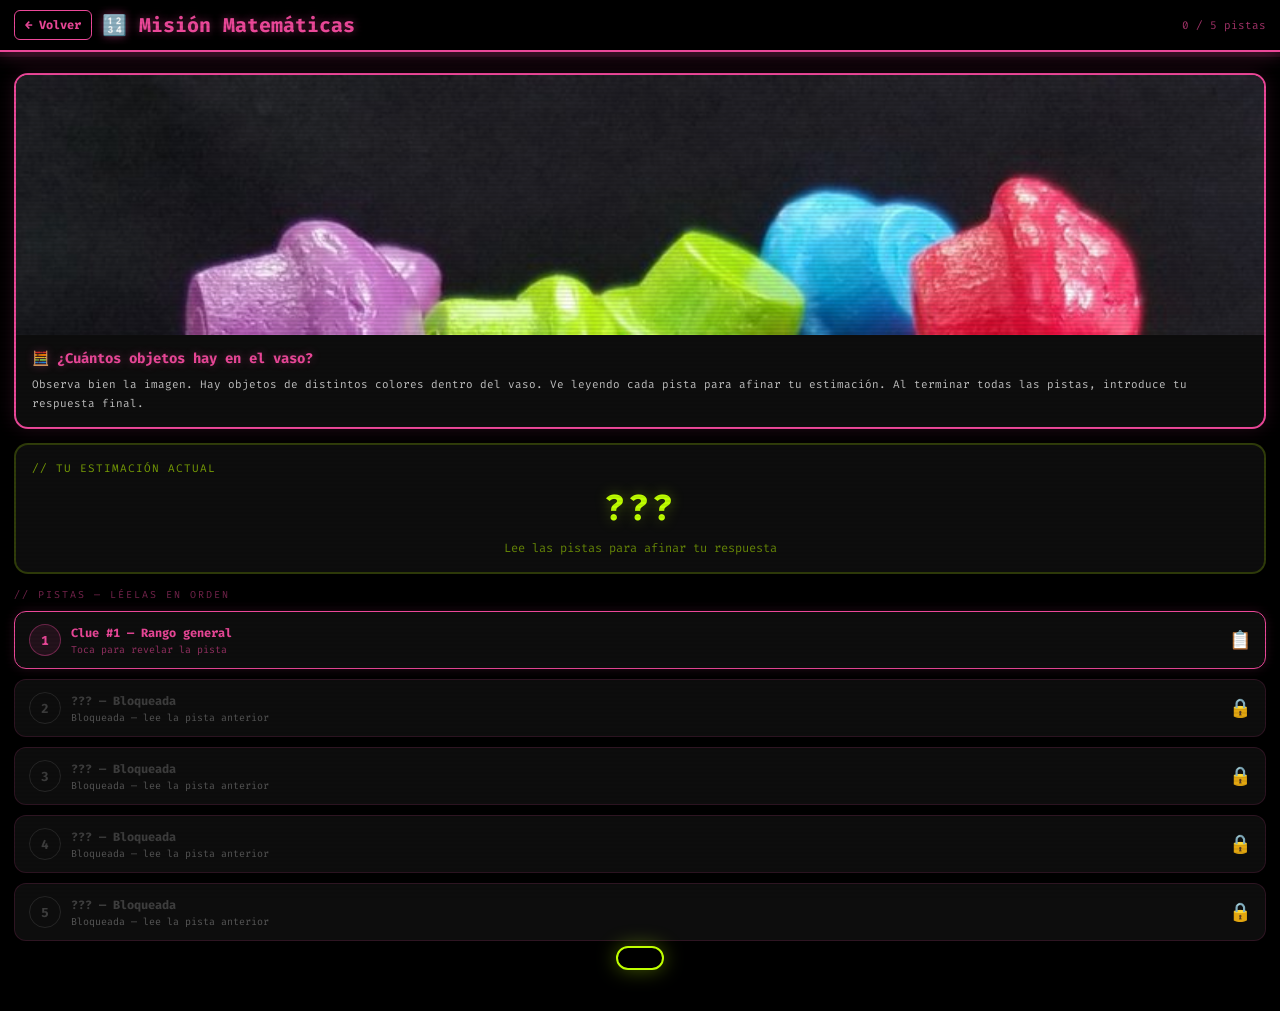
==== snte.html @ b27a5a71 "Add files via upload Misión Matemáticas SNTE" ====
<!DOCTYPE html>
<html lang="es">
<head>
  <meta charset="UTF-8">
  <meta name="viewport" content="width=device-width, initial-scale=1.0, maximum-scale=1.0, user-scalable=no">
  <meta name="theme-color" content="#000000">
  <title>Misión Matemáticas · ExpoEduca 2026</title>
  <link rel="preconnect" href="https://fonts.googleapis.com">
  <link href="https://fonts.googleapis.com/css2?family=Fira+Code:wght@400;600;700&display=swap" rel="stylesheet">
  <style>
    :root {
      --lime:  #BFFF00;
      --glow:  rgba(191,255,0,0.35);
      --pink:  #EC4899;
      --gold:  #FACC15;
      --bg:    #000;
      --card:  #0d0d0d;
    }
    *, *::before, *::after { box-sizing: border-box; margin: 0; padding: 0; }
    body {
      background: var(--bg);
      font-family: 'Fira Code', monospace;
      color: var(--lime);
      min-height: 100vh;
      padding-bottom: 60px;
      overflow-x: hidden;
    }
    body::before {
      content:'';
      position:fixed;inset:0;
      background:repeating-linear-gradient(0deg,transparent,transparent 2px,rgba(0,0,0,0.06) 2px,rgba(0,0,0,0.06) 4px);
      pointer-events:none;z-index:9000;
    }

    /* ── Header ── */
    .page-header {
      position:sticky;top:0;
      background:rgba(0,0,0,0.97);
      border-bottom:2px solid var(--pink);
      padding:10px 14px;
      display:flex;align-items:center;gap:10px;
      z-index:100;
      box-shadow:0 2px 20px rgba(236,72,153,0.3);
    }
    .back-btn {
      background:none;border:1px solid var(--pink);
      color:var(--pink);font-family:'Fira Code',monospace;
      font-size:12px;font-weight:700;
      padding:6px 10px;border-radius:6px;
      cursor:pointer;text-decoration:none;
      display:inline-flex;align-items:center;gap:5px;
      white-space:nowrap;
    }
    .back-btn:hover{background:rgba(236,72,153,0.15);}
    .page-title {
      font-size:clamp(13px,4vw,20px);
      font-weight:700;color:var(--pink);
      text-shadow:0 0 10px rgba(236,72,153,0.5);
      flex:1;
    }
    .prog-label {
      font-size:11px;color:rgba(236,72,153,0.7);
      white-space:nowrap;
    }

    .prog-bar-outer {
      height:5px;background:rgba(236,72,153,0.1);
    }
    .prog-bar-inner {
      height:100%;background:var(--pink);
      transition:width 0.5s cubic-bezier(.34,1.56,.64,1);
      box-shadow:0 0 8px rgba(236,72,153,0.5);
    }

    /* ── Intro + imagen ── */
    .intro-box {
      margin:16px 14px 0;
      background:var(--card);
      border:2px solid var(--pink);
      border-radius:14px;
      overflow:hidden;
      box-shadow:0 0 20px rgba(236,72,153,0.15);
    }
    .vaso-img {
      width:100%;
      max-height:260px;
      object-fit:cover;
      object-position:center top;
      display:block;
    }
    .intro-text {
      padding:14px 16px;
    }
    .intro-text h2 {
      font-size:14px;color:var(--pink);
      margin-bottom:8px;
      text-shadow:0 0 8px rgba(236,72,153,0.4);
    }
    .intro-text p {
      font-size:11px;color:rgba(255,255,255,0.75);
      line-height:1.7;
    }

    /* ── Estimación principal ── */
    .estimate-box {
      margin:14px 14px 0;
      background:var(--card);
      border:2px solid rgba(191,255,0,0.2);
      border-radius:14px;
      padding:16px;
    }
    .estimate-label {
      font-size:11px;color:rgba(191,255,0,0.6);
      letter-spacing:1px;margin-bottom:8px;
    }
    .estimate-row {
      display:flex;gap:8px;align-items:center;
    }
    .estimate-input {
      flex:1;
      background:rgba(255,255,255,0.04);
      border:2px solid rgba(191,255,0,0.3);
      border-radius:8px;
      padding:12px 14px;
      color:var(--lime);
      font-family:'Fira Code',monospace;
      font-size:22px;font-weight:700;
      text-align:center;
      outline:none;
      transition:border-color 0.2s;
      width:100%;
    }
    .estimate-input:focus{border-color:var(--lime);}
    .estimate-current {
      font-size:12px;color:rgba(191,255,0,0.5);
      margin-top:8px;text-align:center;
    }

    /* ── Pistas ── */
    .clues-section {margin:14px 14px 0;}
    .section-label {
      font-size:10px;color:rgba(236,72,153,0.5);
      letter-spacing:2px;text-transform:uppercase;
      margin-bottom:10px;
    }

    .clue-card {
      background:var(--card);
      border:1.5px solid rgba(236,72,153,0.15);
      border-radius:12px;
      margin-bottom:10px;
      overflow:hidden;
      transition:border-color 0.3s,box-shadow 0.3s;
    }
    .clue-card.unlocked {
      border-color:var(--pink);
      box-shadow:0 0 12px rgba(236,72,153,0.15);
    }
    .clue-card.seen {
      border-color:rgba(191,255,0,0.4);
      box-shadow:0 0 10px rgba(191,255,0,0.1);
    }

    .clue-header {
      display:flex;align-items:center;gap:10px;
      padding:12px 14px;cursor:pointer;
      -webkit-tap-highlight-color:transparent;
    }
    .clue-num {
      width:32px;height:32px;border-radius:50%;
      background:rgba(236,72,153,0.1);
      border:1.5px solid rgba(236,72,153,0.4);
      display:flex;align-items:center;justify-content:center;
      font-size:13px;font-weight:700;color:var(--pink);
      flex-shrink:0;transition:all 0.3s;
    }
    .clue-card.locked .clue-num {
      border-color:rgba(255,255,255,0.1);
      color:rgba(255,255,255,0.2);
      background:transparent;
    }
    .clue-card.seen .clue-num {
      border-color:var(--lime);color:var(--lime);
      background:rgba(191,255,0,0.1);
    }
    .clue-title-text {
      flex:1;font-size:12px;font-weight:700;
      color:var(--pink);
    }
    .clue-card.locked .clue-title-text{color:rgba(255,255,255,0.2);}
    .clue-card.seen  .clue-title-text{color:var(--lime);}
    .clue-sub {font-size:10px;color:rgba(255,255,255,0.3);margin-top:2px;}
    .clue-card.unlocked .clue-sub{color:rgba(236,72,153,0.6);}
    .clue-card.seen     .clue-sub{color:rgba(191,255,0,0.5);}

    .clue-body {
      max-height:0;overflow:hidden;
      transition:max-height 0.4s ease;
    }
    .clue-body.open{max-height:400px;}

    .clue-content {
      padding:0 14px 14px;
      border-top:1px solid rgba(236,72,153,0.1);
    }
    .clue-text {
      font-size:12px;color:rgba(255,255,255,0.85);
      line-height:1.8;margin:12px 0;
      background:rgba(236,72,153,0.04);
      padding:12px;border-radius:8px;
      border-left:3px solid var(--pink);
    }
    .reveal-btn {
      display:block;width:100%;
      background:var(--pink);border:none;
      color:#000;font-family:'Fira Code',monospace;
      font-size:13px;font-weight:700;
      padding:10px;border-radius:8px;
      cursor:pointer;transition:opacity 0.2s,transform 0.1s;
    }
    .reveal-btn:active{transform:scale(0.97);}
    .seen-badge {
      display:none;margin-top:10px;
      text-align:center;padding:8px;
      background:rgba(191,255,0,0.06);
      border:1px solid rgba(191,255,0,0.25);
      border-radius:8px;font-size:11px;color:var(--lime);
      animation:fadeIn 0.4s ease;
    }
    .seen-badge.visible{display:block;}
    @keyframes fadeIn{from{opacity:0;transform:scale(0.96);}to{opacity:1;transform:scale(1);}}

    /* ── Sección de respuesta final ── */
    .answer-section {
      margin:14px 14px 0;
      background:var(--card);
      border:2px solid rgba(191,255,0,0.15);
      border-radius:14px;
      padding:16px;
      display:none;
    }
    .answer-section.visible{display:block;}
    .answer-title {
      font-size:13px;font-weight:700;
      color:var(--lime);margin-bottom:6px;
    }
    .answer-desc {
      font-size:11px;color:rgba(255,255,255,0.6);
      line-height:1.6;margin-bottom:14px;
    }
    .answer-row{display:flex;gap:8px;align-items:center;}
    .answer-input {
      flex:1;
      background:rgba(255,255,255,0.04);
      border:2px solid rgba(191,255,0,0.3);
      border-radius:8px;padding:10px 12px;
      color:var(--lime);font-family:'Fira Code',monospace;
      font-size:20px;font-weight:700;
      text-align:center;outline:none;
      transition:border-color 0.2s;
    }
    .answer-input:focus{border-color:var(--lime);}
    .answer-input.wrong{border-color:#ef4444;animation:shake 0.3s;}
    .answer-input.right{border-color:var(--lime);}
    @keyframes shake{0%,100%{transform:translateX(0);}25%,75%{transform:translateX(-5px);}50%{transform:translateX(5px);}}
    .submit-btn {
      background:var(--lime);border:none;
      color:#000;font-family:'Fira Code',monospace;
      font-size:13px;font-weight:700;
      padding:10px 16px;border-radius:8px;
      cursor:pointer;white-space:nowrap;
      transition:opacity 0.2s,transform 0.1s;
    }
    .submit-btn:active{transform:scale(0.96);}

    .feedback-close {
      font-size:11px;color:rgba(191,255,0,0.5);
      text-align:center;margin-top:8px;
      line-height:1.5;
    }

    /* ── Final reveal ── */
    .final-box {
      margin:14px 14px 0;
      background:var(--card);
      border:2px solid rgba(191,255,0,0.2);
      border-radius:14px;
      padding:20px;text-align:center;
      display:none;
      animation:fadeIn 0.6s ease;
    }
    .final-box.visible{display:block;border-color:var(--lime);box-shadow:0 0 30px rgba(191,255,0,0.12);}
    .final-title{font-size:18px;font-weight:700;color:var(--lime);text-shadow:0 0 14px var(--glow);margin-bottom:10px;}
    .final-msg{font-size:12px;color:rgba(255,255,255,0.7);line-height:1.8;margin-bottom:14px;}
    .final-score{
      display:inline-block;
      background:rgba(191,255,0,0.08);
      border:2px solid var(--lime);
      border-radius:10px;padding:12px 28px;
      font-size:26px;font-weight:700;
      color:var(--lime);letter-spacing:4px;
      text-shadow:0 0 16px var(--glow);
    }
    .estimate-summary{
      margin-top:14px;font-size:12px;
      color:rgba(255,255,255,0.5);line-height:1.6;
    }
    .estimate-summary strong{color:var(--gold);}

    /* ── Toast ── */
    .toast {
      position:fixed;bottom:20px;left:50%;
      transform:translateX(-50%) translateY(90px);
      background:rgba(0,0,0,0.95);
      border:2px solid var(--lime);border-radius:30px;
      padding:10px 22px;
      font-size:13px;font-weight:700;color:var(--lime);
      box-shadow:0 0 20px var(--glow);
      transition:transform 0.4s cubic-bezier(.34,1.56,.64,1);
      z-index:200;white-space:nowrap;pointer-events:none;
    }
    .toast.show{transform:translateX(-50%) translateY(0);}
  </style>
</head>
<body>

<header class="page-header">
  <a href="javascript:window.close()" class="back-btn">← Volver</a>
  <div class="page-title">🔢 Misión Matemáticas</div>
  <div class="prog-label" id="prog-label">0 / 5 pistas</div>
</header>
<div class="prog-bar-outer">
  <div class="prog-bar-inner" id="prog-bar" style="width:0%"></div>
</div>

<!-- Imagen del vaso + intro -->
<div class="intro-box">
  <img class="vaso-img" src="[data-uri]" alt="Vaso con objetos">
  <div class="intro-text">
    <h2>🧮 ¿Cuántos objetos hay en el vaso?</h2>
    <p>
      Observa bien la imagen. Hay objetos de distintos colores dentro del vaso.
      Ve leyendo cada pista para afinar tu estimación.
      Al terminar todas las pistas, introduce tu respuesta final.
    </p>
  </div>
</div>

<!-- Estimación actual (se actualiza con cada pista) -->
<div class="estimate-box">
  <div class="estimate-label">// TU ESTIMACIÓN ACTUAL</div>
  <div style="text-align:center;font-size:36px;font-weight:700;color:var(--lime);
              text-shadow:0 0 14px var(--glow);letter-spacing:2px;" id="current-est">
    ???
  </div>
  <div class="estimate-current" id="est-note">Lee las pistas para afinar tu respuesta</div>
</div>

<!-- Pistas -->
<div class="clues-section">
  <div class="section-label">// PISTAS — léelas en orden</div>
  <div id="clues-container"></div>
</div>

<!-- Respuesta final (aparece al ver todas las pistas) -->
<div class="answer-section" id="answer-section">
  <div class="answer-title">🎯 ¿Cuántos objetos hay exactamente?</div>
  <div class="answer-desc">
    Ya leíste todas las pistas. Ahora escribe tu estimación final e intenta adivinar el número exacto.
  </div>
  <div class="answer-row">
    <input class="answer-input" id="final-input" type="number"
      min="1" max="99" placeholder="?" maxlength="2"
      onkeydown="if(event.key==='Enter') checkFinal()">
    <button class="submit-btn" onclick="checkFinal()">Verificar</button>
  </div>
  <div class="feedback-close" id="feedback-close"></div>
</div>

<!-- Resultado final -->
<div class="final-box" id="final-box">
  <div class="final-title">🎉 ¡Misión Completada!</div>
  <p class="final-msg" id="final-msg"></p>
  <div class="final-score">39 objetos</div>
  <div class="estimate-summary" id="est-summary"></div>
  <p style="margin-top:16px;font-size:11px;color:rgba(255,255,255,0.35);">
    Muestra esta pantalla al responsable del espacio SNTE para reclamar tu punto.
  </p>
</div>

<div class="toast" id="toast"></div>

<script>
'use strict';

/* ═══════════════════════════════════════
   PISTAS — edita el texto de cada una
   La respuesta correcta es 39
═══════════════════════════════════════ */
const CLUES = [
  {
    num: 1,
    titulo: 'Clue #1 — Rango general',
    texto: 'La respuesta es un número menor que 50.',
    badge: '✅ Ya sabes que hay menos de 50 objetos. Ajusta tu estimación.'
  },
  {
    num: 2,
    titulo: 'Clue #2 — Paridad',
    texto: 'La respuesta es un número impar.',
    badge: '✅ Es impar: 1, 3, 5, 7… descarta los pares.'
  },
  {
    num: 3,
    titulo: 'Clue #3 — Múltiplo',
    texto: 'La respuesta es un múltiplo de 3. Por ejemplo: 3, 6, 9, 12…',
    badge: '✅ Múltiplo impar de 3 menor que 50: quedan pocos candidatos.'
  },
  {
    num: 4,
    titulo: 'Clue #4 — Dígitos',
    texto: 'La respuesta incluye 2 dígitos diferentes.',
    badge: '✅ Dos dígitos distintos. Descarta 11, 33, 55…'
  },
  {
    num: 5,
    titulo: 'Clue #5 — Eliminación',
    texto: 'Ninguno de los dígitos es un 2 ni un 4.',
    badge: '✅ ¡Ya tienes suficiente información para adivinar el número exacto!'
  }
];

const ANSWER = 39;
const SEEN   = new Set(JSON.parse(localStorage.getItem('mat_seen') || '[]'));
let finalAttempts = parseInt(localStorage.getItem('mat_attempts') || '0');
let solved = localStorage.getItem('mat_solved') === '1';
let userEstimate = null;

function saveSeen() { localStorage.setItem('mat_seen', JSON.stringify([...SEEN])); }

/* ── Render pistas ── */
function render() {
  const container = document.getElementById('clues-container');
  container.innerHTML = '';

  CLUES.forEach((clue, idx) => {
    const prevSeen  = idx === 0 || SEEN.has(CLUES[idx-1].num);
    const isSeen    = SEEN.has(clue.num);
    const isUnlocked = prevSeen;

    let cls = 'locked';
    if (isSeen)       cls = 'seen';
    else if (isUnlocked) cls = 'unlocked';

    const lockIcon = isSeen ? '✅' : isUnlocked ? '📋' : '🔒';
    const sub = isSeen ? '✓ Vista'
      : isUnlocked ? 'Toca para revelar la pista'
      : 'Bloqueada — lee la pista anterior';

    const card = document.createElement('div');
    card.className = `clue-card ${cls}`;

    card.innerHTML = `
      <div class="clue-header" onclick="toggleClue(${clue.num}, ${isUnlocked})">
        <div class="clue-num">${clue.num}</div>
        <div style="flex:1;min-width:0;">
          <div class="clue-title-text">${isSeen || isUnlocked ? clue.titulo : '??? — Bloqueada'}</div>
          <div class="clue-sub">${sub}</div>
        </div>
        <span style="font-size:18px;flex-shrink:0;">${lockIcon}</span>
      </div>
      <div class="clue-body ${isSeen ? 'open' : ''}" id="body-${clue.num}">
        <div class="clue-content">
          <div class="clue-text">${clue.texto}</div>
          ${isSeen
            ? `<div class="seen-badge visible">${clue.badge}</div>`
            : `<button class="reveal-btn" onclick="revealClue(${clue.num}, event)">
                 👁 Revelar pista ${clue.num}
               </button>
               <div class="seen-badge" id="badge-${clue.num}">${clue.badge}</div>`
          }
        </div>
      </div>
    `;
    container.appendChild(card);
  });

  updateProgress();
}

function toggleClue(num, isUnlocked) {
  if (!isUnlocked) {
    showToast('🔒 Lee la pista anterior primero', '#ef4444');
    return;
  }
  const b = document.getElementById(`body-${num}`);
  if (b) b.classList.toggle('open');
}

function revealClue(num, e) {
  e.stopPropagation();
  SEEN.add(num);
  saveSeen();
  render();
  checkAllSeen();
  showToast(`✅ Pista ${num} revelada`, 'var(--lime)');
}

function checkAllSeen() {
  if (SEEN.size >= CLUES.length) {
    document.getElementById('answer-section').classList.add('visible');
    setTimeout(() => {
      document.getElementById('answer-section').scrollIntoView({behavior:'smooth'});
    }, 300);
  }
}

/* ── Progreso ── */
function updateProgress() {
  const done = SEEN.size;
  const tot  = CLUES.length;
  document.getElementById('prog-label').textContent = `${done} / ${tot} pistas`;
  document.getElementById('prog-bar').style.width = Math.round(done/tot*100) + '%';

  // Actualizar estimación visual según cuántas pistas vio
  const estEl   = document.getElementById('current-est');
  const noteEl  = document.getElementById('est-note');
  if (done === 0) {
    estEl.textContent = '???';
    noteEl.textContent = 'Lee las pistas para afinar tu respuesta';
  } else if (done === 1) {
    estEl.textContent = '< 50';
    noteEl.textContent = 'Menos de 50 objetos';
  } else if (done === 2) {
    estEl.textContent = 'Impar < 50';
    noteEl.textContent = 'Número impar menor que 50';
  } else if (done === 3) {
    estEl.textContent = 'Múlt. 3 impar';
    noteEl.textContent = '3, 9, 15, 21, 27, 33, 39, 45…';
  } else if (done === 4) {
    estEl.textContent = '2 dígitos distintos';
    noteEl.textContent = 'Quedan: 15, 21, 27, 39, 45…';
  } else if (done >= 5) {
    estEl.textContent = '¡Ya lo sabes!';
    noteEl.textContent = 'Sin 2 ni 4 → solo queda un número…';
  }

  if (solved) {
    estEl.textContent = '39 ✓';
    noteEl.textContent = '¡Respuesta correcta!';
  }
}

/* ── Verificar respuesta ── */
function checkFinal() {
  const inp = document.getElementById('final-input');
  const val = parseInt(inp.value.trim());
  if (isNaN(val) || val < 1 || val > 99) {
    showToast('Escribe un número entre 1 y 99', '#ef4444');
    return;
  }
  userEstimate = val;
  finalAttempts++;
  localStorage.setItem('mat_attempts', finalAttempts);

  if (val === ANSWER) {
    // ¡Correcto!
    inp.classList.add('right');
    solved = true;
    localStorage.setItem('mat_solved', '1');
    showFinal(true, val);
    showToast('🎉 ¡Correcto!', 'var(--lime)');
  } else {
    inp.classList.add('wrong');
    setTimeout(() => inp.classList.remove('wrong'), 400);
    const diff = Math.abs(val - ANSWER);
    let msg = '';
    if (diff <= 2)       msg = `¡Muy cerca! Tu respuesta ${val} está a solo ${diff} de la correcta.`;
    else if (diff <= 5)  msg = `Cerca. ${val > ANSWER ? 'Baja un poco' : 'Sube un poco'} tu estimación.`;
    else if (diff <= 10) msg = `No tan cerca. ${val > ANSWER ? 'Es menor' : 'Es mayor'} de ${val}.`;
    else                 msg = `Intenta de nuevo. ${val > ANSWER ? 'La respuesta es menor' : 'La respuesta es mayor'}.`;

    document.getElementById('feedback-close').textContent = msg;
    showToast('❌ Inténtalo de nuevo', '#ef4444');
  }
}

function showFinal(correct, val) {
  const box = document.getElementById('final-box');
  const msg = document.getElementById('final-msg');
  const sum = document.getElementById('est-summary');

  const diff = Math.abs(val - ANSWER);
  msg.innerHTML = correct
    ? `¡Exacto! Encontraste que hay <strong style="color:var(--gold)">39 objetos</strong> en el vaso.<br>Los contaste en ${finalAttempts} intento${finalAttempts>1?'s':''}. ¡Excelente trabajo!`
    : '';

  sum.innerHTML = `Tu estimación final: <strong>${val}</strong> · 
    Diferencia: <strong>${diff}</strong> objetos · 
    Intentos: <strong>${finalAttempts}</strong>`;

  box.classList.add('visible');
  setTimeout(() => box.scrollIntoView({behavior:'smooth'}), 300);
  updateProgress();
}

/* ── Toast ── */
let toastT = null;
function showToast(msg, color) {
  const t = document.getElementById('toast');
  t.textContent = msg;
  t.style.borderColor = color || 'var(--lime)';
  t.style.color = color || 'var(--lime)';
  t.classList.add('show');
  clearTimeout(toastT);
  toastT = setTimeout(() => t.classList.remove('show'), 2400);
}

/* ── Init ── */
render();
checkAllSeen();
if (solved) showFinal(true, ANSWER);
</script>
</body>
</html>
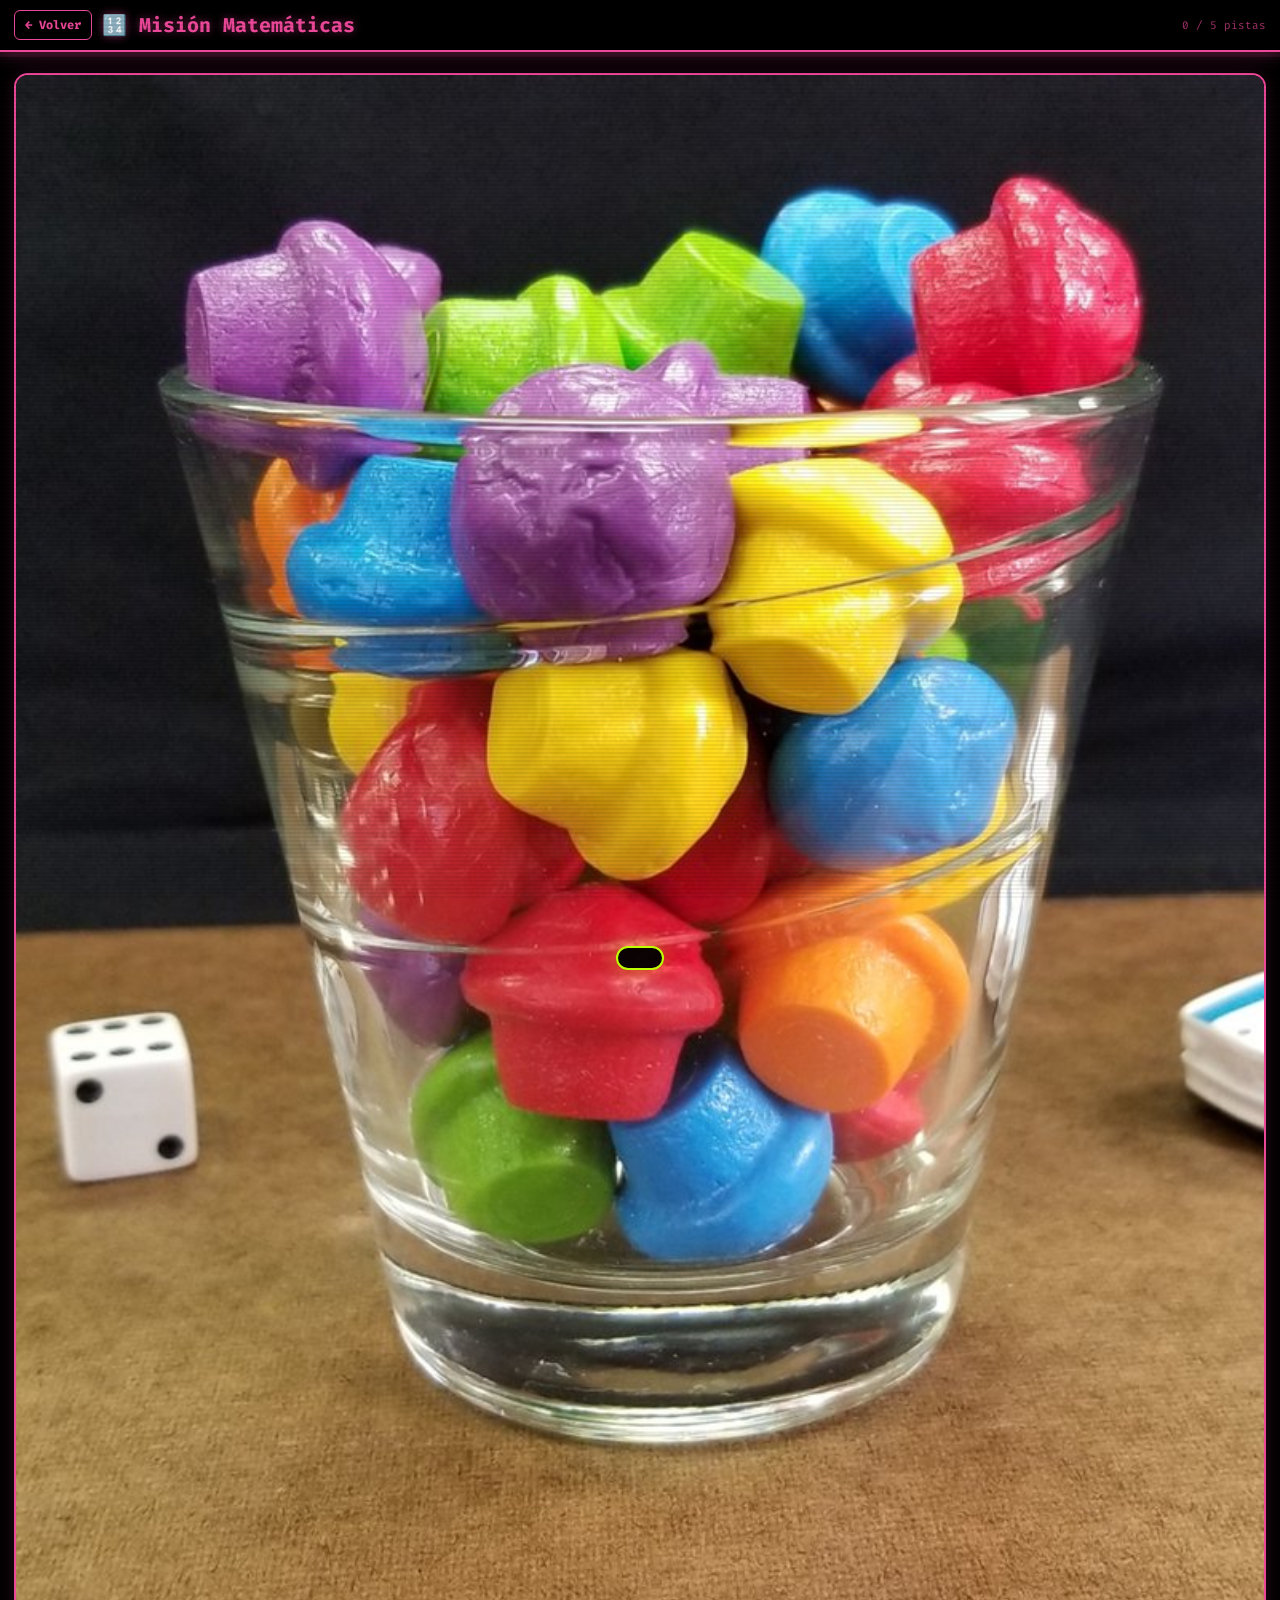
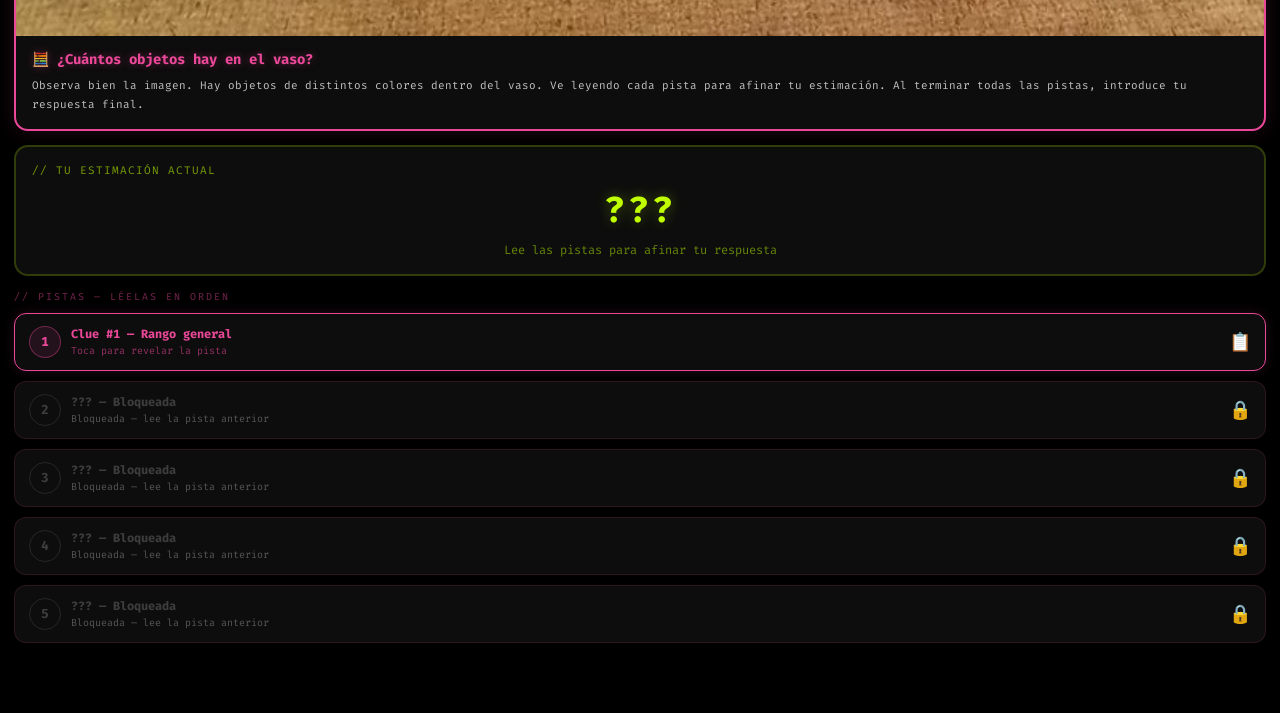
==== commit fe6952b7: "Add files via upload Matemáticas" ====
--- a/snte.html
+++ b/snte.html
@@ -82,11 +82,11 @@
       box-shadow:0 0 20px rgba(236,72,153,0.15);
     }
     .vaso-img {
-      width:100%;
-      max-height:260px;
-      object-fit:cover;
-      object-position:center top;
-      display:block;
+      width: 100%;
+      height: auto;        /* altura automática = imagen completa, sin recorte */
+      max-height: none;    /* sin límite de altura */
+      display: block;
+      object-fit: unset;   /* desactivar cover que recortaba */
     }
     .intro-text {
       padding:14px 16px;
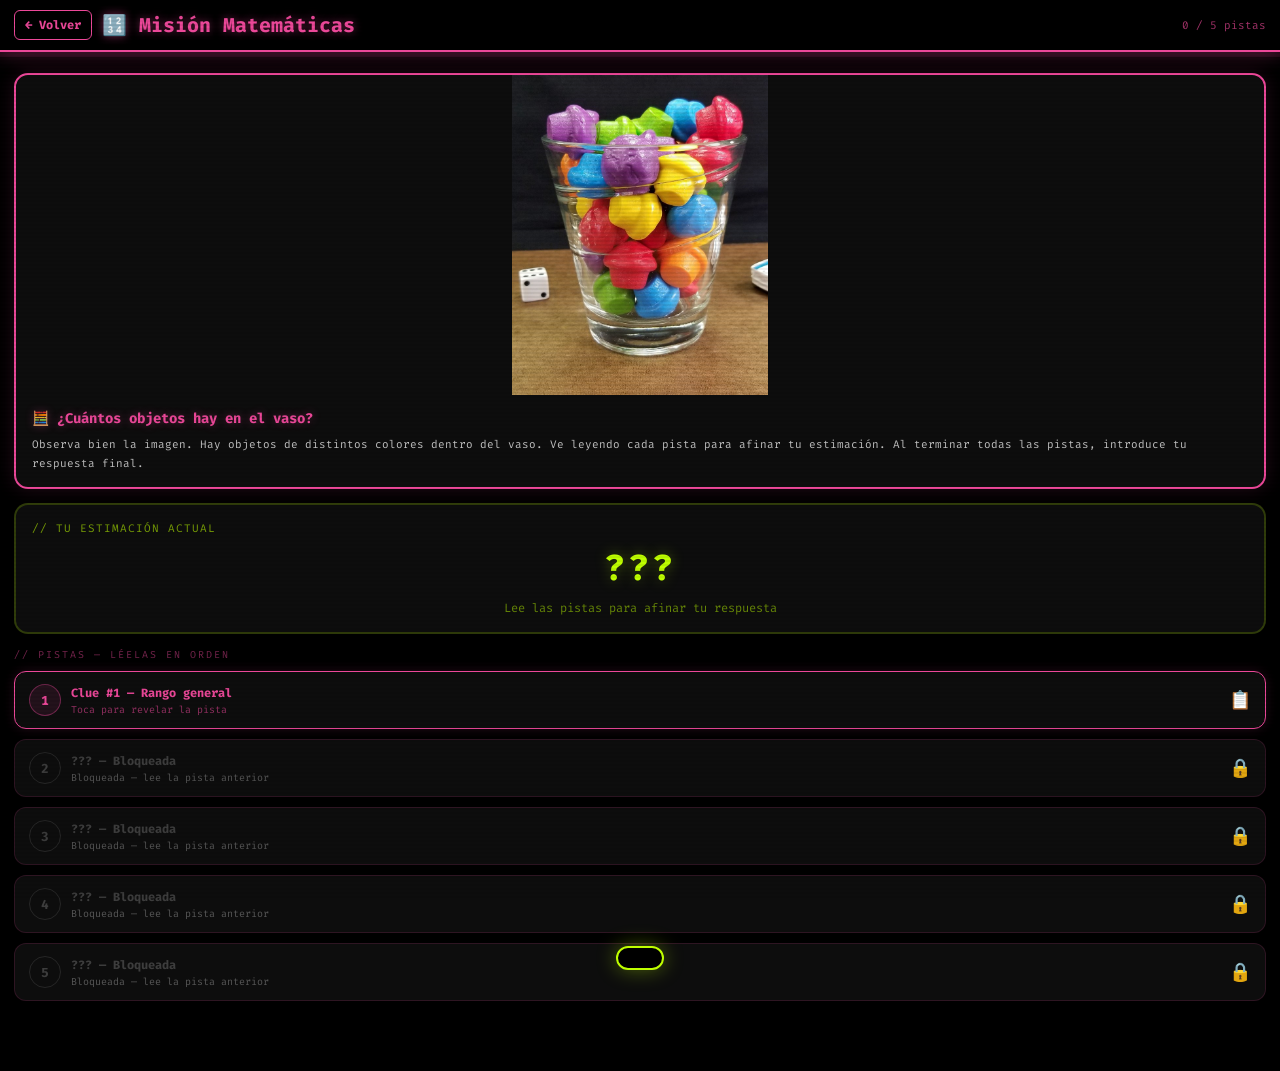
==== commit 090d014e: "Add files via upload" ====
--- a/snte.html
+++ b/snte.html
@@ -5,6 +5,9 @@
   <meta name="viewport" content="width=device-width, initial-scale=1.0, maximum-scale=1.0, user-scalable=no">
   <meta name="theme-color" content="#000000">
   <title>Misión Matemáticas · ExpoEduca 2026</title>
+  <!-- Favicon igual que el mapa principal -->
+  <link rel="icon" type="image/svg+xml" href="data:image/svg+xml,<svg xmlns='http://www.w3.org/2000/svg' viewBox='0 0 32 32'><rect width='32' height='32' rx='6' fill='%23000'/><text y='24' x='4' font-size='22'>🐸</text></svg>">
+  <link rel="apple-touch-icon" href="data:image/svg+xml,<svg xmlns='http://www.w3.org/2000/svg' viewBox='0 0 32 32'><rect width='32' height='32' rx='6' fill='%23000'/><text y='24' x='4' font-size='22'>🐸</text></svg>">
   <link rel="preconnect" href="https://fonts.googleapis.com">
   <link href="https://fonts.googleapis.com/css2?family=Fira+Code:wght@400;600;700&display=swap" rel="stylesheet">
   <style>
@@ -83,10 +86,13 @@
     }
     .vaso-img {
       width: 100%;
-      height: auto;        /* altura automática = imagen completa, sin recorte */
-      max-height: none;    /* sin límite de altura */
+      height: auto;
       display: block;
-      object-fit: unset;   /* desactivar cover que recortaba */
+      max-height: 320px;        /* límite en escritorio */
+      object-fit: contain;      /* muestra completa sin recorte */
+    }
+    @media (max-width: 600px) {
+      .vaso-img { max-height: none; } /* en celular sin límite */
     }
     .intro-text {
       padding:14px 16px;
@@ -431,12 +437,12 @@
 ];
 
 const ANSWER = 39;
-const SEEN   = new Set(JSON.parse(localStorage.getItem('mat_seen') || '[]'));
-let finalAttempts = parseInt(localStorage.getItem('mat_attempts') || '0');
-let solved = localStorage.getItem('mat_solved') === '1';
+const SEEN   = new Set();   // reinicia cada visita
+let finalAttempts = 0;
+let solved = false;
 let userEstimate = null;
 
-function saveSeen() { localStorage.setItem('mat_seen', JSON.stringify([...SEEN])); }
+function saveSeen() { /* sin persistencia — reinicia cada visita */ }
 
 /* ── Render pistas ── */
 function render() {
@@ -561,13 +567,12 @@
   }
   userEstimate = val;
   finalAttempts++;
-  localStorage.setItem('mat_attempts', finalAttempts);
+  // sin persistencia
 
   if (val === ANSWER) {
     // ¡Correcto!
     inp.classList.add('right');
     solved = true;
-    localStorage.setItem('mat_solved', '1');
     showFinal(true, val);
     showToast('🎉 ¡Correcto!', 'var(--lime)');
   } else {
